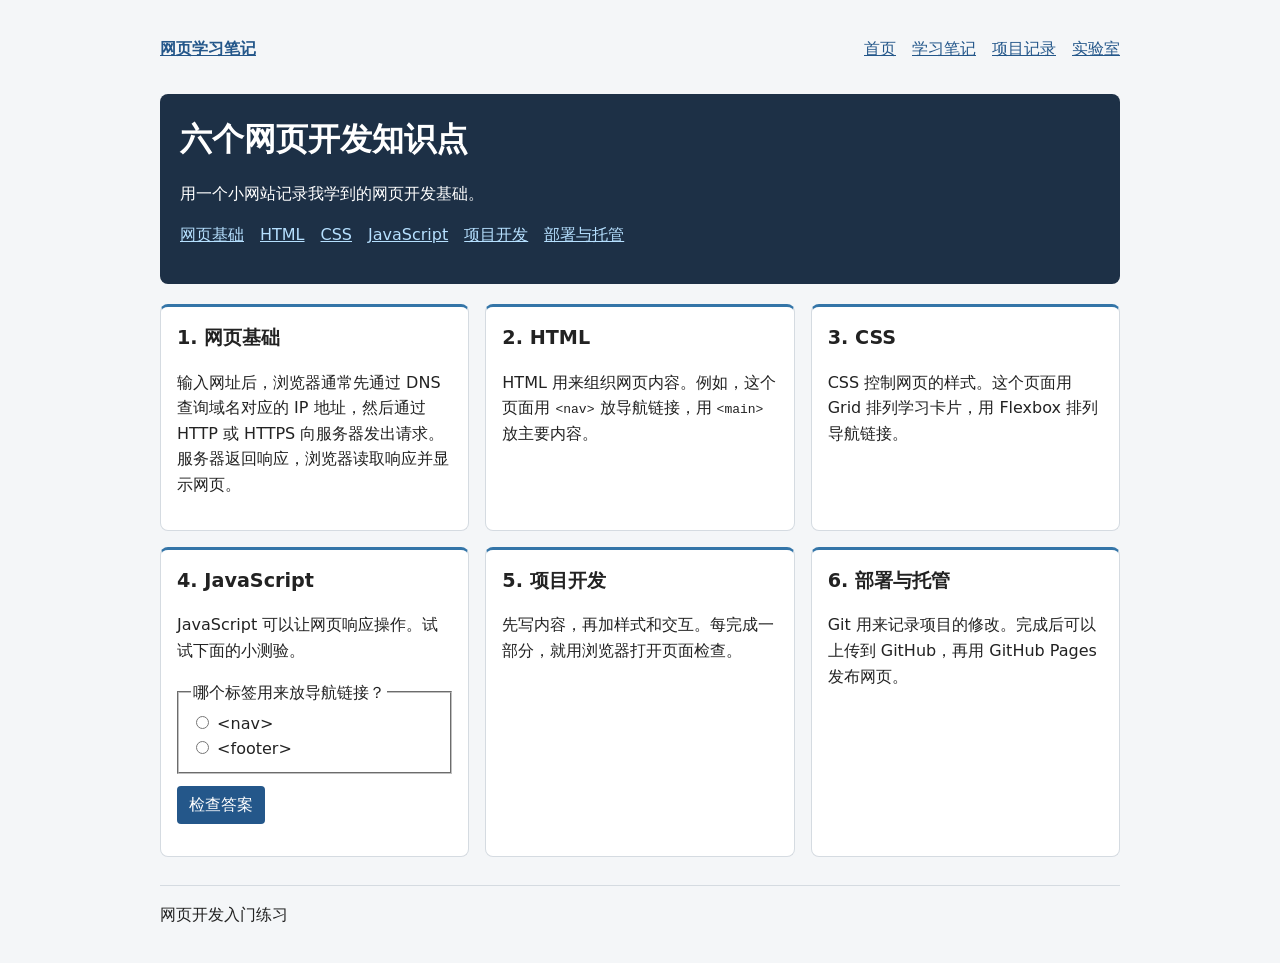
==== lessons.html @ e7a67ea7 "Expand the site with notes, projects, and a playground" ====
<!doctype html>
<html lang="zh-CN">
<head>
  <meta charset="utf-8">
  <meta name="viewport" content="width=device-width, initial-scale=1">
  <title>学习笔记 | 我的网页学习笔记</title>
  <link rel="stylesheet" href="style.css">
</head>
<body>
    <nav class="site-nav" aria-label="主导航">
      <a class="brand" href="index.html">网页学习笔记</a>
      <ul>
        <li><a href="index.html">首页</a></li>
        <li><a href="lessons.html">学习笔记</a></li>
        <li><a href="projects.html">项目记录</a></li><li><a href="playground.html">实验室</a></li>
      </ul>
    </nav>
  <header>
    <h1>六个网页开发知识点</h1>
    <p>用一个小网站记录我学到的网页开发基础。</p>
    <nav aria-label="学习主题">
      <ul>
        <li><a href="#web">网页基础</a></li>
        <li><a href="#html">HTML</a></li>
        <li><a href="#css">CSS</a></li>
        <li><a href="#javascript">JavaScript</a></li>
        <li><a href="#project">项目开发</a></li>
        <li><a href="#deployment">部署与托管</a></li>
      </ul>
    </nav>
  </header>
  <main>
    <section id="web">
      <h2>1. 网页基础</h2>
      <p>输入网址后，浏览器通常先通过 DNS 查询域名对应的 IP 地址，然后通过 HTTP 或 HTTPS 向服务器发出请求。服务器返回响应，浏览器读取响应并显示网页。</p>
    </section>
    <section id="html">
      <h2>2. HTML</h2>
      <p>HTML 用来组织网页内容。例如，这个页面用 <code>&lt;nav&gt;</code> 放导航链接，用 <code>&lt;main&gt;</code> 放主要内容。</p>
    </section>
    <section id="css">
      <h2>3. CSS</h2>
      <p>CSS 控制网页的样式。这个页面用 Grid 排列学习卡片，用 Flexbox 排列导航链接。</p>
    </section>
    <section id="javascript">
      <h2>4. JavaScript</h2>
      <p>JavaScript 可以让网页响应操作。试试下面的小测验。</p>
      <fieldset>
        <legend>哪个标签用来放导航链接？</legend>
        <label><input type="radio" name="quiz" value="nav"> &lt;nav&gt;</label>
        <label><input type="radio" name="quiz" value="footer"> &lt;footer&gt;</label>
      </fieldset>
      <button id="check-answer" type="button">检查答案</button>
      <p id="quiz-result" role="status"></p>
    </section>
    <section id="project">
      <h2>5. 项目开发</h2>
      <p>先写内容，再加样式和交互。每完成一部分，就用浏览器打开页面检查。</p>
    </section>
    <section id="deployment">
      <h2>6. 部署与托管</h2>
      <p>Git 用来记录项目的修改。完成后可以上传到 GitHub，再用 GitHub Pages 发布网页。</p>
    </section>
  </main>
  <footer>
    <p>网页开发入门练习</p>
  </footer>
  <script src="quiz.js"></script>
</body>
</html>
---- style.css ----
body {
  max-width: 960px;
  margin: 0 auto;
  padding: 20px;
  font-family: system-ui, sans-serif;
  line-height: 1.6;
  background: #f4f6f8;
  color: #222;
}

header {
  padding: 20px;
  margin-bottom: 20px;
  border-radius: 8px;
  background: #1d3046;
  color: white;
}

h1 {
  margin: 0;
}

nav ul {
  display: flex;
  flex-wrap: wrap;
  gap: 8px 16px;
  padding: 0;
  list-style: none;
}

nav a {
  color: #b6e0ff;
}

main:not(.home), .routes {
  display: grid;
  grid-template-columns: repeat(3, minmax(0, 1fr));
  gap: 16px;
}

section {
  padding: 16px;
  border: 1px solid #d5dbe1;
  border-top: 3px solid #3475a8;
  border-radius: 8px;
  background: white;
}

section h2 {
  margin-top: 0;
  font-size: 1.2rem;
}

fieldset {
  min-width: 0;
  margin: 0 0 12px;
}

fieldset label {
  display: block;
}

#check-answer {
  padding: 6px 12px;
  border: 0;
  border-radius: 4px;
  background: #24578a;
  color: white;
  font: inherit;
  cursor: pointer;
}

#quiz-result {
  margin-bottom: 0;
}

@media (max-width: 680px) {
  main:not(.home), .routes {
    grid-template-columns: 1fr;
  }
}

.site-nav, .hero {
  display: flex;
  align-items: center;
  justify-content: space-between;
  flex-wrap: wrap;
  gap: 20px;
}

.site-nav {
  margin-bottom: 16px;
}

.site-nav a, .routes a {
  color: #24578a;
}

.brand, .action {
  font-weight: 700;
}

.hero {
  padding: clamp(24px, 5vw, 56px);
  background: linear-gradient(135deg, #17283c, #254d68);
}

.hero > div, .preview {
  flex: 1 1 260px;
  min-width: 0;
}

.hero h1 {
  font-size: clamp(2rem, 5vw, 3.5rem);
  line-height: 1.15;
}

.eyebrow {
  font-size: 0.85rem;
  font-weight: 700;
  letter-spacing: 0.08em;
}

.hero .eyebrow {
  color: #b6e0ff;
}

.action {
  display: inline-block;
  padding: 8px 14px;
  border-radius: 5px;
  background: #d8efff;
  color: #17283c;
}

.preview {
  box-sizing: border-box;
  margin: 0;
  padding: 18px;
  border: 1px solid #55718a;
  border-radius: 8px;
  background: #122234;
}

.preview pre {
  white-space: pre-wrap;
  overflow-wrap: anywhere;
}

.routes h3 {
  margin: 0;
}

footer {
  margin-top: 28px;
  border-top: 1px solid #d5dbe1;
}

#layout-demo {
  display: flex;
  flex-wrap: wrap;
  gap: 10px;
  margin-top: 16px;
  padding: 16px;
  background: #e9f3f0;
  border-radius: 6px;
}

#layout-demo span {
  padding: 8px 12px;
  border-radius: 4px;
  background: #254e4c;
  color: white;
}
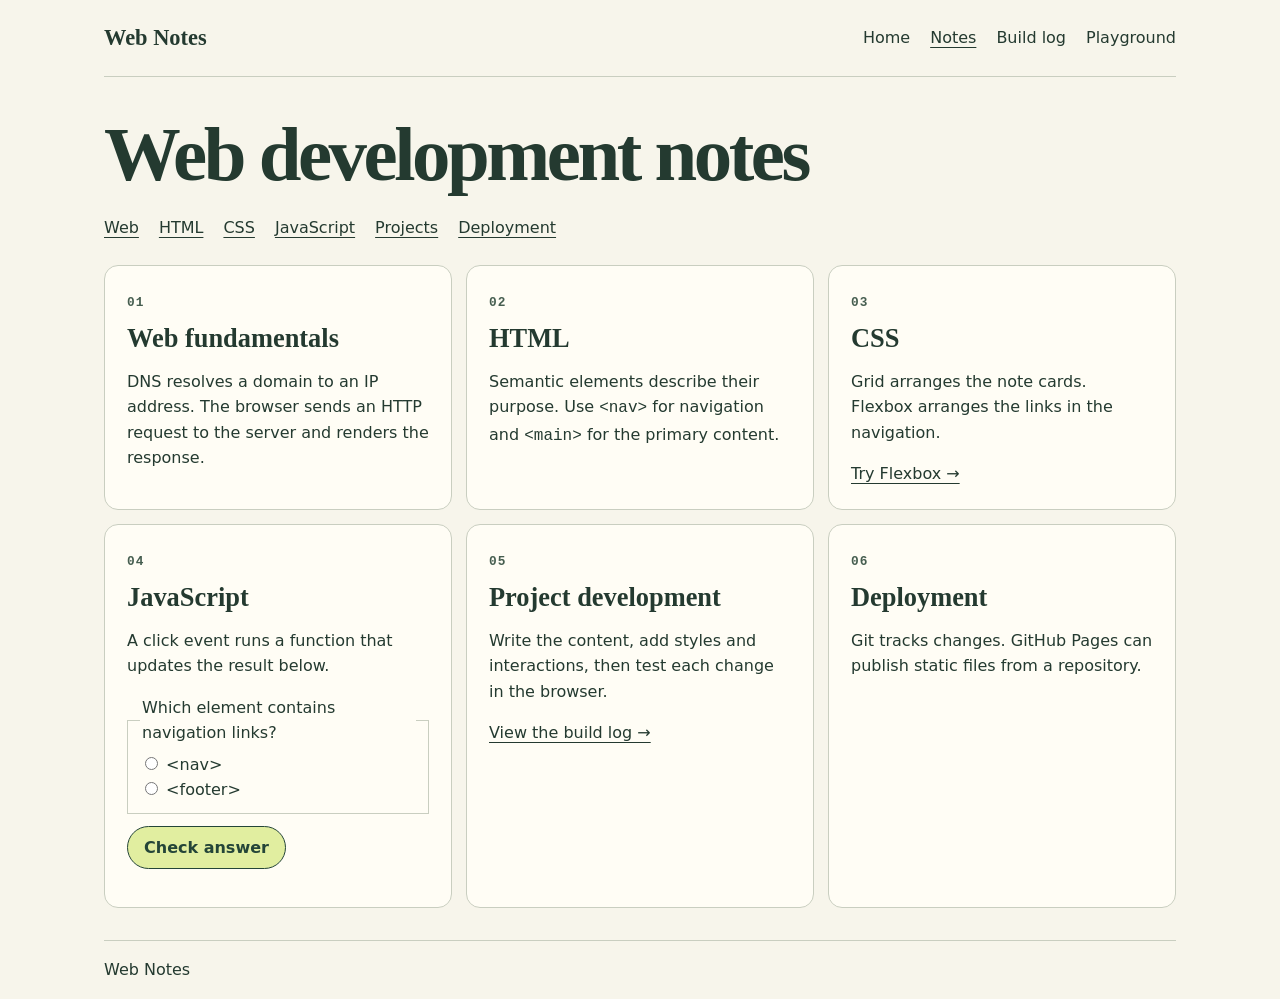
==== commit 82a455b4: "Restyle Web Notes and translate the site to English" ====
--- a/lessons.html
+++ b/lessons.html
@@ -1,70 +1,36 @@
 <!doctype html>
-<html lang="zh-CN">
+<html lang="en">
 <head>
   <meta charset="utf-8">
   <meta name="viewport" content="width=device-width, initial-scale=1">
-  <title>学习笔记 | 我的网页学习笔记</title>
+  <title>Notes | Web Notes</title>
   <link rel="stylesheet" href="style.css">
 </head>
 <body>
-    <nav class="site-nav" aria-label="主导航">
-      <a class="brand" href="index.html">网页学习笔记</a>
-      <ul>
-        <li><a href="index.html">首页</a></li>
-        <li><a href="lessons.html">学习笔记</a></li>
-        <li><a href="projects.html">项目记录</a></li><li><a href="playground.html">实验室</a></li>
-      </ul>
-    </nav>
-  <header>
-    <h1>六个网页开发知识点</h1>
-    <p>用一个小网站记录我学到的网页开发基础。</p>
-    <nav aria-label="学习主题">
-      <ul>
-        <li><a href="#web">网页基础</a></li>
-        <li><a href="#html">HTML</a></li>
-        <li><a href="#css">CSS</a></li>
-        <li><a href="#javascript">JavaScript</a></li>
-        <li><a href="#project">项目开发</a></li>
-        <li><a href="#deployment">部署与托管</a></li>
-      </ul>
-    </nav>
+  <nav class="site-nav" aria-label="Main navigation">
+    <a class="brand" href="index.html">Web Notes</a>
+    <div><a href="index.html">Home</a> <a href="lessons.html" aria-current="page">Notes</a> <a href="projects.html">Build log</a> <a href="playground.html">Playground</a></div>
+  </nav>
+  <header><h1>Web development notes</h1>
+    <nav class="topics" aria-label="Topics"><a href="#web">Web</a><a href="#html">HTML</a><a href="#css">CSS</a><a href="#javascript">JavaScript</a><a href="#project">Projects</a><a href="#deployment">Deployment</a></nav>
   </header>
-  <main>
-    <section id="web">
-      <h2>1. 网页基础</h2>
-      <p>输入网址后，浏览器通常先通过 DNS 查询域名对应的 IP 地址，然后通过 HTTP 或 HTTPS 向服务器发出请求。服务器返回响应，浏览器读取响应并显示网页。</p>
-    </section>
-    <section id="html">
-      <h2>2. HTML</h2>
-      <p>HTML 用来组织网页内容。例如，这个页面用 <code>&lt;nav&gt;</code> 放导航链接，用 <code>&lt;main&gt;</code> 放主要内容。</p>
-    </section>
-    <section id="css">
-      <h2>3. CSS</h2>
-      <p>CSS 控制网页的样式。这个页面用 Grid 排列学习卡片，用 Flexbox 排列导航链接。</p>
-    </section>
-    <section id="javascript">
-      <h2>4. JavaScript</h2>
-      <p>JavaScript 可以让网页响应操作。试试下面的小测验。</p>
+  <main class="cards">
+    <section id="web"><small>01</small><h2>Web fundamentals</h2><p>DNS resolves a domain to an IP address. The browser sends an HTTP request to the server and renders the response.</p></section>
+    <section id="html"><small>02</small><h2>HTML</h2><p>Semantic elements describe their purpose. Use <code>&lt;nav&gt;</code> for navigation and <code>&lt;main&gt;</code> for the primary content.</p></section>
+    <section id="css"><small>03</small><h2>CSS</h2><p>Grid arranges the note cards. Flexbox arranges the links in the navigation.</p><a href="playground.html">Try Flexbox →</a></section>
+    <section id="javascript"><small>04</small><h2>JavaScript</h2><p>A click event runs a function that updates the result below.</p>
       <fieldset>
-        <legend>哪个标签用来放导航链接？</legend>
+        <legend>Which element contains navigation links?</legend>
         <label><input type="radio" name="quiz" value="nav"> &lt;nav&gt;</label>
         <label><input type="radio" name="quiz" value="footer"> &lt;footer&gt;</label>
       </fieldset>
-      <button id="check-answer" type="button">检查答案</button>
+      <button id="check-answer" type="button">Check answer</button>
       <p id="quiz-result" role="status"></p>
     </section>
-    <section id="project">
-      <h2>5. 项目开发</h2>
-      <p>先写内容，再加样式和交互。每完成一部分，就用浏览器打开页面检查。</p>
-    </section>
-    <section id="deployment">
-      <h2>6. 部署与托管</h2>
-      <p>Git 用来记录项目的修改。完成后可以上传到 GitHub，再用 GitHub Pages 发布网页。</p>
-    </section>
+    <section id="project"><small>05</small><h2>Project development</h2><p>Write the content, add styles and interactions, then test each change in the browser.</p><a href="projects.html">View the build log →</a></section>
+    <section id="deployment"><small>06</small><h2>Deployment</h2><p>Git tracks changes. GitHub Pages can publish static files from a repository.</p></section>
   </main>
-  <footer>
-    <p>网页开发入门练习</p>
-  </footer>
+  <footer>Web Notes</footer>
   <script src="quiz.js"></script>
 </body>
 </html>
--- a/style.css
+++ b/style.css
@@ -1,160 +1,102 @@
-body {
-  max-width: 960px;
-  margin: 0 auto;
-  padding: 20px;
-  font-family: system-ui, sans-serif;
-  line-height: 1.6;
-  background: #f4f6f8;
-  color: #222;
+:root {
+  color-scheme: light;
+  --ink: #243a30;
+  --paper: #f7f5eb;
+  --line: #c9cec0;
+  --green: #244538;
+  --lime: #e1eea0;
 }
 
-header {
-  padding: 20px;
-  margin-bottom: 20px;
-  border-radius: 8px;
-  background: #1d3046;
-  color: white;
+* { box-sizing: border-box; }
+
+body {
+  max-width: 1120px;
+  margin: auto;
+  padding: 0 24px;
+  background: var(--paper);
+  color: var(--ink);
+  font: 1rem/1.6 system-ui, sans-serif;
 }
 
-h1 {
-  margin: 0;
+a { color: inherit; text-underline-offset: 4px; }
+a:hover { text-decoration-thickness: 2px; }
+:focus-visible { outline: 2px solid currentColor; outline-offset: 4px; }
+
+.site-nav, .site-nav div, .topics {
+  display: flex;
+  flex-wrap: wrap;
+  align-items: center;
+  gap: 12px 20px;
 }
 
-nav ul {
-  display: flex;
-  flex-wrap: wrap;
-  gap: 8px 16px;
-  padding: 0;
-  list-style: none;
+.site-nav {
+  justify-content: space-between;
+  padding: 20px 0;
+  border-bottom: 1px solid var(--line);
 }
 
-nav a {
-  color: #b6e0ff;
+.brand { font-family: Georgia, serif; font-size: 1.4rem; font-weight: bold; }
+.site-nav a:not([aria-current]) { text-decoration: none; }
+
+header {
+  padding: 36px 0 24px;
 }
 
-main:not(.home), .routes {
+h1, h2 { font-family: Georgia, serif; line-height: 1.1; }
+h1 { margin: 0; font-size: clamp(2.3rem, 6vw, 5rem); letter-spacing: -0.045em; }
+h2 { margin: 10px 0; font-size: 1.65rem; }
+.topics { margin-top: 18px; }
+
+.cover {
+  margin: 24px 0;
+  padding: clamp(24px, 6vw, 76px);
+  border-radius: 20px;
+  background: var(--green);
+  color: #fffdf1;
+}
+
+.cover h1 { font-size: clamp(2.4rem, 8vw, 6rem); }
+.cover h1 span { color: var(--lime); }
+
+.button, button {
+  display: inline-block;
+  padding: 8px 16px;
+  border: 1px solid var(--green);
+  border-radius: 999px;
+  background: var(--lime);
+  color: var(--green);
+  font: inherit;
+  font-weight: 650;
+  cursor: pointer;
+}
+
+.cover .button { margin-top: 24px; }
+
+.cards {
   display: grid;
   grid-template-columns: repeat(3, minmax(0, 1fr));
-  gap: 16px;
+  gap: 14px;
 }
 
 section {
-  padding: 16px;
-  border: 1px solid #d5dbe1;
-  border-top: 3px solid #3475a8;
-  border-radius: 8px;
-  background: white;
+  min-width: 0;
+  padding: 22px;
+  border: 1px solid var(--line);
+  border-radius: 14px;
+  background: #fffdf5;
 }
 
-section h2 {
-  margin-top: 0;
-  font-size: 1.2rem;
-}
+section:target { border-color: var(--green); background: #f0f4dd; }
 
-fieldset {
-  min-width: 0;
-  margin: 0 0 12px;
-}
-
-fieldset label {
-  display: block;
-}
-
-#check-answer {
-  padding: 6px 12px;
-  border: 0;
-  border-radius: 4px;
-  background: #24578a;
-  color: white;
-  font: inherit;
-  cursor: pointer;
-}
-
-#quiz-result {
-  margin-bottom: 0;
-}
-
-@media (max-width: 680px) {
-  main:not(.home), .routes {
-    grid-template-columns: 1fr;
-  }
-}
-
-.site-nav, .hero {
-  display: flex;
-  align-items: center;
-  justify-content: space-between;
-  flex-wrap: wrap;
-  gap: 20px;
-}
-
-.site-nav {
-  margin-bottom: 16px;
-}
-
-.site-nav a, .routes a {
-  color: #24578a;
-}
-
-.brand, .action {
-  font-weight: 700;
-}
-
-.hero {
-  padding: clamp(24px, 5vw, 56px);
-  background: linear-gradient(135deg, #17283c, #254d68);
-}
-
-.hero > div, .preview {
-  flex: 1 1 260px;
-  min-width: 0;
-}
-
-.hero h1 {
-  font-size: clamp(2rem, 5vw, 3.5rem);
-  line-height: 1.15;
-}
-
-.eyebrow {
-  font-size: 0.85rem;
-  font-weight: 700;
+small {
+  color: #465e50;
+  font: 700 0.8rem/1.4 monospace;
   letter-spacing: 0.08em;
 }
 
-.hero .eyebrow {
-  color: #b6e0ff;
-}
-
-.action {
-  display: inline-block;
-  padding: 8px 14px;
-  border-radius: 5px;
-  background: #d8efff;
-  color: #17283c;
-}
-
-.preview {
-  box-sizing: border-box;
-  margin: 0;
-  padding: 18px;
-  border: 1px solid #55718a;
-  border-radius: 8px;
-  background: #122234;
-}
-
-.preview pre {
-  white-space: pre-wrap;
-  overflow-wrap: anywhere;
-}
-
-.routes h3 {
-  margin: 0;
-}
-
-footer {
-  margin-top: 28px;
-  border-top: 1px solid #d5dbe1;
-}
+fieldset { min-width: 0; margin: 0 0 12px; border: 1px solid var(--line); }
+fieldset label { display: block; }
+select { font: inherit; }
 
 #layout-demo {
   display: flex;
@@ -162,13 +104,23 @@
   gap: 10px;
   margin-top: 16px;
   padding: 16px;
-  background: #e9f3f0;
-  border-radius: 6px;
+  background: #e9efdf;
+  border-radius: 10px;
 }
 
 #layout-demo span {
   padding: 8px 12px;
-  border-radius: 4px;
-  background: #254e4c;
+  border-radius: 6px;
+  background: var(--green);
   color: white;
 }
+
+footer {
+  margin-top: 32px;
+  padding: 16px 0;
+  border-top: 1px solid var(--line);
+}
+
+@media (max-width: 700px) {
+  .cards { grid-template-columns: 1fr; }
+}
